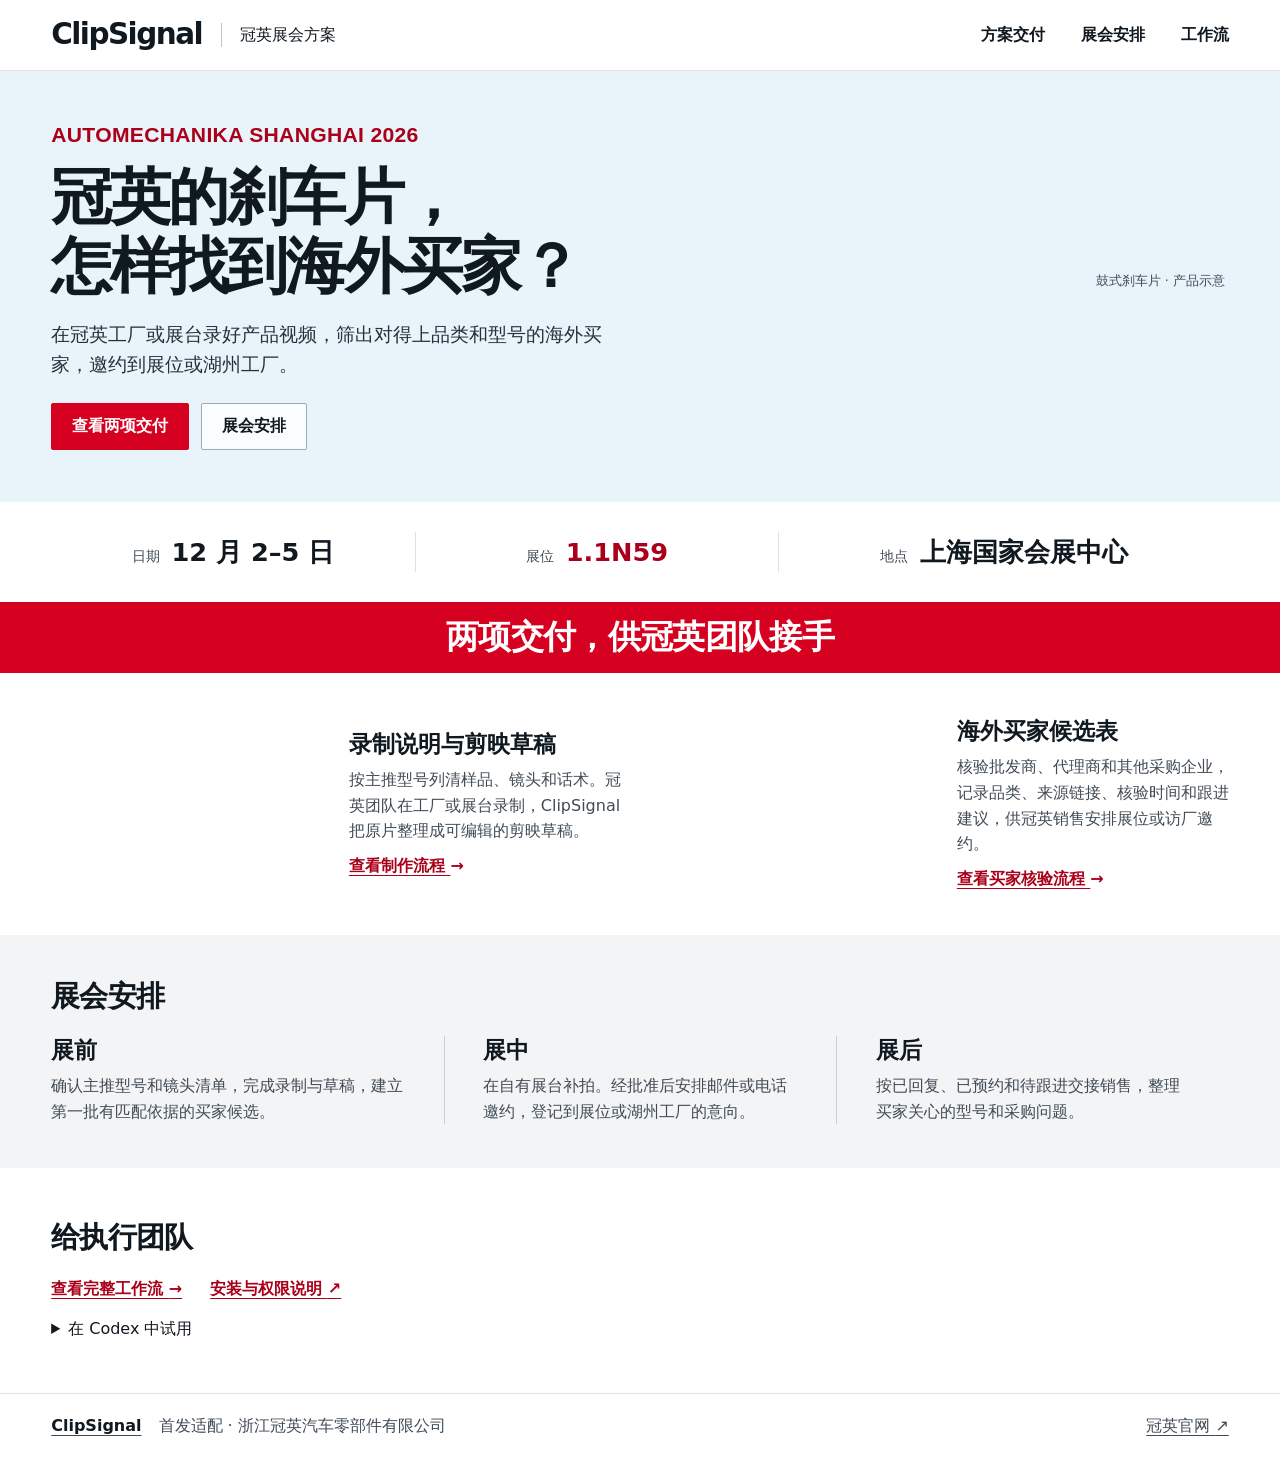
==== site/index.html @ c5cd3c70 "Promote the Kooying exhibition showcase to Pages" ====
<!doctype html>
<html lang="zh-CN">
<head>
  <meta charset="utf-8">
  <meta name="viewport" content="width=device-width, initial-scale=1">
  <title>ClipSignal · 冠英展会获客方案</title>
  <meta name="description" content="面向浙江冠英商用车汽配团队的上海汽配展内容制作与海外买家核验方案。">
  <meta property="og:title" content="ClipSignal · 冠英展会获客方案">
  <meta property="og:description" content="展前录制方案、可编辑剪映草稿及带核验来源的海外买家候选表。">
  <link rel="icon" href="data:,">
  <link rel="stylesheet" href="./style.css">
  <script defer src="./script.js"></script>
</head>
<body class="case-home">
<a class="skip" href="#main">跳到正文</a>
<header class="case-header">
  <div class="case-shell case-header-row">
    <a class="case-brand" href="./"><strong>ClipSignal</strong><span>冠英展会方案</span></a>
    <nav aria-label="主导航">
      <a href="#deliverables">方案交付</a>
      <a href="#schedule">展会安排</a>
      <a href="./guide/">工作流</a>
    </nav>
  </div>
</header>
<main id="main">
  <section class="case-hero" aria-labelledby="case-title">
    <div class="case-shell case-hero-grid">
      <div class="case-hero-copy">
        <p class="case-event" lang="en">Automechanika Shanghai 2026</p>
        <h1 id="case-title">冠英的刹车片，<br>怎样找到海外买家？</h1>
        <p class="case-intro">在冠英工厂或展台录好产品视频，筛出对得上品类和型号的海外买家，邀约到展位或湖州工厂。</p>
        <div class="case-actions">
          <a class="case-button" href="#deliverables">查看两项交付</a>
          <a class="case-button case-outline" href="#schedule">展会安排</a>
        </div>
      </div>
      <figure class="case-product">
        <div data-art="case-kooying"></div>
        <figcaption>鼓式刹车片 · 产品示意</figcaption>
      </figure>
    </div>
  </section>

  <dl class="case-shell case-facts" aria-label="展会信息">
    <div><dt>日期</dt><dd>12 月 2–5 日</dd></div>
    <div><dt>展位</dt><dd><strong>1.1N59</strong></dd></div>
    <div><dt>地点</dt><dd>上海国家会展中心</dd></div>
  </dl>

  <section id="deliverables" aria-labelledby="deliverables-title">
    <div class="case-red">
      <div class="case-shell"><h2 id="deliverables-title">两项交付，供冠英团队接手</h2></div>
    </div>
    <div class="case-shell case-outputs">
      <article class="case-output">
        <div class="case-output-photo" data-art="scene-03"></div>
        <div>
          <h3>录制说明与剪映草稿</h3>
          <p>按主推型号列清样品、镜头和话术。冠英团队在工厂或展台录制，ClipSignal 把原片整理成可编辑的剪映草稿。</p>
          <a href="./guide/#edit">查看制作流程 <span aria-hidden="true">→</span></a>
        </div>
      </article>
      <article class="case-output">
        <div class="case-output-photo" data-art="scene-09"></div>
        <div>
          <h3>海外买家候选表</h3>
          <p>核验批发商、代理商和其他采购企业，记录品类、来源链接、核验时间和跟进建议，供冠英销售安排展位或访厂邀约。</p>
          <a href="./guide/#leads">查看买家核验流程 <span aria-hidden="true">→</span></a>
        </div>
      </article>
    </div>
  </section>

  <section id="schedule" class="case-schedule" aria-labelledby="schedule-title">
    <div class="case-shell">
      <h2 id="schedule-title">展会安排</h2>
      <div class="case-timeline">
        <article><h3>展前</h3><p>确认主推型号和镜头清单，完成录制与草稿，建立第一批有匹配依据的买家候选。</p></article>
        <article><h3>展中</h3><p>在自有展台补拍。经批准后安排邮件或电话邀约，登记到展位或湖州工厂的意向。</p></article>
        <article><h3>展后</h3><p>按已回复、已预约和待跟进交接销售，整理买家关心的型号和采购问题。</p></article>
      </div>
    </div>
  </section>

  <section id="install" class="case-shell case-technical" aria-labelledby="technical-title">
    <h2 id="technical-title">给执行团队</h2>
    <div class="case-tech-links">
      <a href="./guide/">查看完整工作流 <span aria-hidden="true">→</span></a>
      <a href="https://github.com/yuxuan6426/clipsignal/blob/main/INSTALL.md">安装与权限说明 <span aria-hidden="true">↗</span></a>
    </div>
    <details class="case-setup">
      <summary>在 Codex 中试用</summary>
      <div class="prompt">
        <p id="prompt">请从 https://github.com/yuxuan6426/clipsignal 安装并装载 ClipSignal，按仓库的 INSTALL.md 运行环境自检和合成候选验收，告诉我当前可用的模块和配置缺项。</p>
        <button type="button" class="case-button" data-copy="prompt" hidden>复制安装提示</button>
        <span class="copy-state" role="status"></span>
      </div>
    </details>
  </section>
</main>
<footer class="case-footer">
  <div class="case-shell">
    <a href="./" aria-label="ClipSignal 首页"><strong>ClipSignal</strong></a>
    <span>首发适配 · 浙江冠英汽车零部件有限公司</span>
    <a href="https://cn.kooying.com/">冠英官网 <span aria-hidden="true">↗</span></a>
  </div>
</footer>
</body>
</html>
---- site/style.css ----
:root {
  color-scheme: light;
  --case-red: #d60020;
  --case-red-dark: #aa0019;
  --case-ink: #101820;
  --case-muted: #404b55;
  --case-line: #dce2e6;
  --case-blue: #e8f3fa;
  --case-gray: #f2f4f5;
  --anchor-offset: 6rem;
  font: 16px/1.6 "Microsoft YaHei", "PingFang SC", system-ui, sans-serif;
  color: var(--case-ink);
  background: #fff;
}
* { box-sizing: border-box; }
body { margin: 0; }
a { color: inherit; text-underline-offset: .22em; }
a:focus-visible, button:focus-visible, summary:focus-visible {
  outline: 3px solid var(--case-red);
  outline-offset: 4px;
}
h2 { line-height: 1.25; margin: 0 0 .7em; }
nav { display: flex; align-items: center; flex-wrap: wrap; }
nav a { text-decoration: none; }
nav a:hover { text-decoration: underline; }
main [id], #main { scroll-margin-top: var(--anchor-offset); }
.skip {
  position: absolute;
  left: 1rem;
  top: -10rem;
  z-index: 4;
  padding: .5rem;
  background: #fff;
}
.skip:focus { top: 1rem; }
.art { display: block; width: 100%; height: auto; }
.prompt { padding: clamp(15px, 3vw, 26px); }
.prompt p { margin: 0 0 1em; overflow-wrap: anywhere; }
.copy-state { display: inline-block; margin-inline-start: .6em; font-size: .83rem; }

.case-shell { width: min(1380px, 92%); margin-inline: auto; }
.case-header { position: sticky; top: 0; z-index: 2; background: #fff; border-bottom: 1px solid var(--case-line); }
.case-header-row { min-height: 70px; display: flex; align-items: center; justify-content: space-between; gap: 20px; }
.case-brand { display: flex; align-items: center; gap: 19px; color: inherit; text-decoration: none; white-space: nowrap; }
.case-brand strong { font-weight: 800; font-size: clamp(1.38rem, 2.3vw, 2.15rem); letter-spacing: -.052em; }
.case-brand span { padding-left: 18px; border-left: 1px solid #bec7ce; line-height: 1.5; }
.case-header nav { gap: clamp(12px, 2.8vw, 41px); font-weight: 600; }
.case-header nav a[aria-current], .case-header nav a:hover { color: var(--case-red-dark); }

.case-hero { overflow: hidden; background: var(--case-blue); }
.case-hero-grid {
  display: grid;
  grid-template-columns: minmax(0, 1fr) minmax(0, 1.05fr);
  align-items: center;
  min-height: clamp(395px, 33vw, 500px);
  gap: 18px;
}
.case-hero-copy { padding-block: clamp(32px, 4vw, 58px); }
.case-event {
  color: var(--case-red-dark);
  font: 750 clamp(.9rem, 1.65vw, 1.5rem)/1.2 Arial, sans-serif;
  text-transform: uppercase;
  letter-spacing: .015em;
  margin: 0 0 .72em;
}
.case-hero h1 { margin: 0; font-size: clamp(2.45rem, 4.8vw, 4.7rem); line-height: 1.12; letter-spacing: -.04em; }
.case-intro {
  font-size: clamp(1rem, 1.45vw, 1.23rem);
  margin: 1.25rem 0 1.45rem;
  max-width: 34em;
  color: #26313a;
}
.case-actions { display: flex; flex-wrap: wrap; gap: 12px; }
.case-button {
  line-height: 1.4;
  font-family: inherit;
  font-weight: 700;
  font-size: 1rem;
  display: inline-flex;
  align-items: center;
  text-decoration: none;
  border: 1px solid var(--case-red);
  border-radius: 2px;
  background: var(--case-red);
  color: #fff;
  padding: .72em 1.25em;
  cursor: pointer;
}
.case-button:not([hidden]):hover { background: var(--case-red-dark); border-color: var(--case-red-dark); color: #fff; }
.case-button[hidden] { display: none; }
.case-outline { color: var(--case-ink); border-color: #9cabb5; background: #fafdff; }
.case-product { position: relative; margin: 0; }
.case-product img {
  display: block;
  width: 100%;
  height: auto;
  mask-image: linear-gradient(90deg, transparent, #000 6%, #000 94%, transparent),
    linear-gradient(180deg, transparent, #000 7%, #000 92%, transparent);
  mask-composite: intersect;
}
.case-product figcaption { margin: 0 .25rem .65rem; color: var(--case-muted); text-align: right; font-size: .8rem; }

.case-facts {
  display: grid;
  grid-template-columns: 1fr 1fr 1.24fr;
  padding-block: clamp(16px, 2.4vw, 30px);
  margin-block: 0;
}
.case-facts div { display: flex; justify-content: center; align-items: baseline; gap: 12px; padding-inline: 9px; }
.case-facts div + div { border-left: 1px solid var(--case-line); }
.case-facts dt { font-size: .89rem; color: var(--case-muted); }
.case-facts dd { margin: 0; font-size: clamp(1.08rem, 2vw, 1.7rem); font-weight: 750; }
.case-facts strong { color: var(--case-red-dark); }

.case-red { background: var(--case-red); color: #fff; padding-block: 15px; text-align: center; }
.case-red h2 { font-size: clamp(1.4rem, 2.55vw, 2.3rem); line-height: 1.25; margin: 0; font-weight: 750; letter-spacing: -.02em; }
.case-outputs { display: grid; grid-template-columns: repeat(2, minmax(0, 1fr)); gap: clamp(18px, 3vw, 46px); padding-block: clamp(24px, 3.4vw, 52px); }
.case-output { display: grid; grid-template-columns: minmax(0, 1fr) minmax(0, 1fr); align-items: center; gap: clamp(14px, 2vw, 29px); }
.case-output-photo .art { aspect-ratio: 1.7; object-fit: cover; }
.case-output h3, .case-timeline h3 { font-size: clamp(1.14rem, 1.8vw, 1.62rem); line-height: 1.25; margin: 0; }
.case-output p, .case-timeline p { color: var(--case-muted); margin: .55em 0; }
.case-output a, .case-tech-links a { color: var(--case-red-dark); font-weight: 650; }

.case-schedule { background: var(--case-gray); padding-block: clamp(26px, 3.4vw, 46px); }
.case-schedule h2, .case-technical h2 { font-size: clamp(1.45rem, 2.3vw, 2rem); letter-spacing: -.025em; }
.case-timeline { display: grid; grid-template-columns: repeat(3, 1fr); }
.case-timeline article { padding-right: clamp(12px, 3vw, 44px); }
.case-timeline article + article { padding-left: clamp(12px, 3vw, 44px); border-left: 1px solid #c7d0d7; }
.case-timeline p { margin-bottom: 0; }
.case-technical { padding-block: clamp(28px, 4vw, 52px); }
.case-tech-links { display: flex; flex-wrap: wrap; gap: 16px 28px; }
.case-setup { max-width: 43rem; margin-top: .9rem; }
.case-setup summary { cursor: pointer; width: fit-content; }
.case-setup .prompt { margin-top: .65rem; background: var(--case-gray); border-radius: 0; }
.case-footer { border-top: 1px solid var(--case-line); padding-block: 19px; }
.case-footer .case-shell { display: flex; align-items: baseline; flex-wrap: wrap; gap: 7px 17px; color: var(--case-muted); }
.case-footer strong { color: var(--case-ink); }
.case-footer a:last-child { margin-inline-start: auto; }

@media (max-width: 860px) {
  .case-hero h1 { font-size: clamp(2.05rem, 5.3vw, 3.7rem); }
  .case-output { grid-template-columns: 1fr; align-content: start; gap: 12px; }
}
@media (max-width: 600px) {
  :root { --anchor-offset: 1rem; }
  .case-shell { width: 91%; }
  .case-header { position: static; }
  .case-header-row { flex-wrap: wrap; min-height: 0; padding-block: 9px; row-gap: 4px; }
  .case-header nav { flex-basis: 100%; font-size: .86rem; justify-content: space-between; padding-block: 4px; }
  .case-brand span { font-size: .91rem; }
  .case-hero-grid, .case-outputs, .case-timeline { grid-template-columns: 1fr; }
  .case-hero-grid { gap: 0; }
  .case-hero-copy { padding-block: 26px 13px; }
  .case-hero h1 { font-size: clamp(1.9rem, 8vw, 3.1rem); }
  .case-intro { margin: .85rem 0 1rem; }
  .case-product { margin-top: 3px; }
  .case-product img { aspect-ratio: 1.8; object-fit: cover; object-position: center; }
  .case-facts div { flex-direction: column; align-items: flex-start; justify-content: flex-start; gap: 1px; padding-inline: 5px; }
  .case-facts div + div { padding-left: 11px; }
  .case-facts { grid-template-columns: .95fr .74fr 1.4fr; }
  .case-facts dd { font-size: .95rem; line-height: 1.4; }
  .case-output { grid-template-columns: minmax(95px, 34%) minmax(0, 1fr); align-items: start; }
  .case-output-photo .art { aspect-ratio: 1.1; }
  .case-output p { font-size: .93rem; }
  .case-setup summary { min-height: 44px; align-content: center; }
  .case-timeline { gap: 14px; }
  .case-timeline article { padding: 0; }
  .case-timeline article + article { border-left: 0; border-top: 1px solid #c7d0d7; padding: 14px 0 0; }
  .case-footer a:last-child { margin: 0; }
}

.guide-intro { padding-block: clamp(26px, 5vw, 65px); }
.guide-intro h1 {
  margin: .4em 0 .3em;
  font-size: clamp(2rem, 4.8vw, 4.3rem);
  line-height: 1.12;
  letter-spacing: -.035em;
}
.guide-intro p { margin: .6em 0 1.3em; color: var(--case-muted); }
.guide-intro nav { gap: 8px 26px; }
.guide-intro nav a { padding-block: .35em; }
.guide-intro a, .guide-title a, .guide-card a, .guide-resources a { color: var(--case-red-dark); }
.guide-intro a:focus-visible, .case-output a:focus-visible { border-radius: 2px; }
.guide-block, .scenes {
  padding-block: clamp(26px, 4vw, 59px);
  border-bottom: 1px solid var(--case-line);
}
.guide-block h2, .scenes h2 { font-size: clamp(1.45rem, 2.65vw, 2.35rem); letter-spacing: -.025em; }
.guide-title { display: flex; flex-wrap: wrap; align-items: baseline; justify-content: space-between; gap: 4px 24px; margin-bottom: 1.1rem; }
.guide-title h2, .guide-title p { margin: 0; }
.guide-title p, .guide-block p { color: var(--case-muted); }
.guide-outputs, .diagram-grid, .scene-grid {
  display: grid;
  grid-template-columns: repeat(2, minmax(0, 1fr));
  gap: clamp(14px, 2vw, 28px);
}
.guide-card { padding: clamp(13px, 2vw, 27px); border: 1px solid var(--case-line); }
.guide-card h3, .diagram h3 { margin: 0 0 .65em; font-size: 1.2rem; line-height: 1.35; }
.guide-card p { margin: .45em 0 .75em; }
.guide-card .art, .scene-tile .art { aspect-ratio: 3/2; object-fit: cover; }
.guide-card .art { margin-bottom: .85rem; }
.diagram { border: 1px solid var(--case-line); padding: clamp(12px, 2.2vw, 25px); min-width: 0; }
.diagram:target { border-color: var(--case-red); box-shadow: inset 3px 0 var(--case-red); }
.diagram p { margin: .8em 0 0; }
.diagram .art { object-fit: contain; }
.guide-resources { padding-left: 1.25rem; }
.guide-resources li + li { margin-top: .45rem; }
.scenes { width: min(1380px, 92%); margin-inline: auto; }
.scene-tile h3 { margin: .5em 0 0; font-size: 1rem; }
.scene-tile[hidden] { display: none; }

@media (max-width: 600px) {
  .guide-outputs, .diagram-grid, .scene-grid { grid-template-columns: 1fr; }
  .scenes { width: 91%; }
}

@media (prefers-reduced-motion: no-preference) {
  html { scroll-behavior: smooth; }

  .case-hero-copy { animation: arrive 380ms ease-out; }
  .case-product { animation: arrive 460ms 70ms ease-out backwards; }
  .case-button, .case-header nav a { transition: color 160ms ease, background-color 160ms ease, border-color 160ms ease; }
  .case-output a span, .guide-card a span {
    display: inline-block;
    transition: transform 160ms ease-out;
  }
  .case-output a:hover span, .case-output a:focus-visible span,
  .guide-card a:hover span, .guide-card a:focus-visible span { transform: translateX(3px); }

  @keyframes arrive {
    from { opacity: .58; transform: translateY(8px); }
    to { opacity: 1; transform: translateY(0); }
  }
}
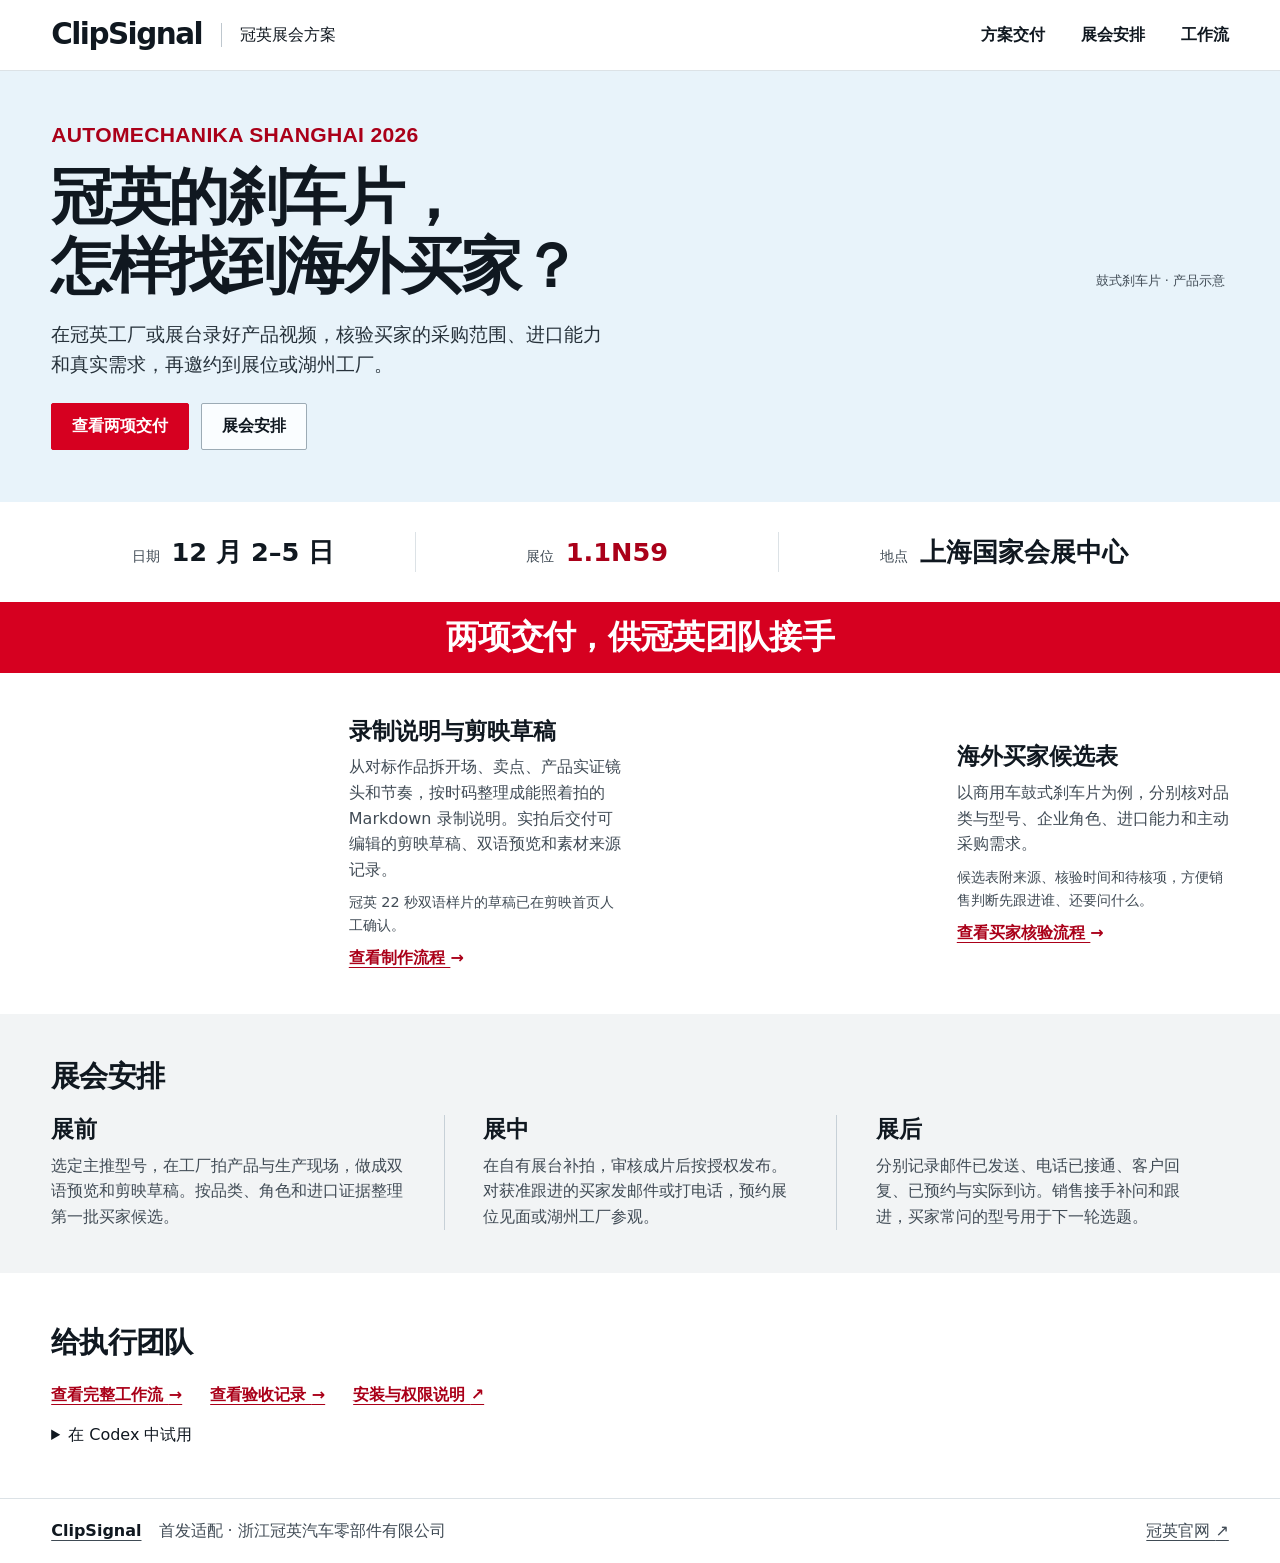
==== commit df78e408: "Explain ClipSignal capabilities across the Kooying showcase" ====
--- a/site/index.html
+++ b/site/index.html
@@ -4,7 +4,7 @@
   <meta charset="utf-8">
   <meta name="viewport" content="width=device-width, initial-scale=1">
   <title>ClipSignal · 冠英展会获客方案</title>
-  <meta name="description" content="面向浙江冠英商用车汽配团队的上海汽配展内容制作与海外买家核验方案。">
+  <meta name="description" content="面向浙江冠英的上海汽配展方案，从工厂或展台实拍、剪映草稿到海外买家核验、展位邀约和湖州访厂。">
   <meta property="og:title" content="ClipSignal · 冠英展会获客方案">
   <meta property="og:description" content="展前录制方案、可编辑剪映草稿及带核验来源的海外买家候选表。">
   <link rel="icon" href="data:,">
@@ -29,7 +29,7 @@
       <div class="case-hero-copy">
         <p class="case-event" lang="en">Automechanika Shanghai 2026</p>
         <h1 id="case-title">冠英的刹车片，<br>怎样找到海外买家？</h1>
-        <p class="case-intro">在冠英工厂或展台录好产品视频，筛出对得上品类和型号的海外买家，邀约到展位或湖州工厂。</p>
+        <p class="case-intro">在冠英工厂或展台录好产品视频，核验买家的采购范围、进口能力和真实需求，再邀约到展位或湖州工厂。</p>
         <div class="case-actions">
           <a class="case-button" href="#deliverables">查看两项交付</a>
           <a class="case-button case-outline" href="#schedule">展会安排</a>
@@ -57,7 +57,8 @@
         <div class="case-output-photo" data-art="scene-03"></div>
         <div>
           <h3>录制说明与剪映草稿</h3>
-          <p>按主推型号列清样品、镜头和话术。冠英团队在工厂或展台录制，ClipSignal 把原片整理成可编辑的剪映草稿。</p>
+          <p>从对标作品拆开场、卖点、产品实证镜头和节奏，按时码整理成能照着拍的 Markdown 录制说明。实拍后交付可编辑的剪映草稿、双语预览和素材来源记录。</p>
+          <p class="case-evidence">冠英 22 秒双语样片的草稿已在剪映首页人工确认。</p>
           <a href="./guide/#edit">查看制作流程 <span aria-hidden="true">→</span></a>
         </div>
       </article>
@@ -65,7 +66,8 @@
         <div class="case-output-photo" data-art="scene-09"></div>
         <div>
           <h3>海外买家候选表</h3>
-          <p>核验批发商、代理商和其他采购企业，记录品类、来源链接、核验时间和跟进建议，供冠英销售安排展位或访厂邀约。</p>
+          <p>以商用车鼓式刹车片为例，分别核对品类与型号、企业角色、进口能力和主动采购需求。</p>
+          <p class="case-evidence">候选表附来源、核验时间和待核项，方便销售判断先跟进谁、还要问什么。</p>
           <a href="./guide/#leads">查看买家核验流程 <span aria-hidden="true">→</span></a>
         </div>
       </article>
@@ -76,9 +78,9 @@
     <div class="case-shell">
       <h2 id="schedule-title">展会安排</h2>
       <div class="case-timeline">
-        <article><h3>展前</h3><p>确认主推型号和镜头清单，完成录制与草稿，建立第一批有匹配依据的买家候选。</p></article>
-        <article><h3>展中</h3><p>在自有展台补拍。经批准后安排邮件或电话邀约，登记到展位或湖州工厂的意向。</p></article>
-        <article><h3>展后</h3><p>按已回复、已预约和待跟进交接销售，整理买家关心的型号和采购问题。</p></article>
+        <article><h3>展前</h3><p>选定主推型号，在工厂拍产品与生产现场，做成双语预览和剪映草稿。按品类、角色和进口证据整理第一批买家候选。</p></article>
+        <article><h3>展中</h3><p>在自有展台补拍，审核成片后按授权发布。对获准跟进的买家发邮件或打电话，预约展位见面或湖州工厂参观。</p></article>
+        <article><h3>展后</h3><p>分别记录邮件已发送、电话已接通、客户回复、已预约与实际到访。销售接手补问和跟进，买家常问的型号用于下一轮选题。</p></article>
       </div>
     </div>
   </section>
@@ -87,6 +89,7 @@
     <h2 id="technical-title">给执行团队</h2>
     <div class="case-tech-links">
       <a href="./guide/">查看完整工作流 <span aria-hidden="true">→</span></a>
+      <a href="./guide/#proof">查看验收记录 <span aria-hidden="true">→</span></a>
       <a href="https://github.com/yuxuan6426/clipsignal/blob/main/INSTALL.md">安装与权限说明 <span aria-hidden="true">↗</span></a>
     </div>
     <details class="case-setup">
@@ -107,4 +110,4 @@
   </div>
 </footer>
 </body>
-</html>+</html>
--- a/site/style.css
+++ b/site/style.css
@@ -119,6 +119,7 @@
 .case-output-photo .art { aspect-ratio: 1.7; object-fit: cover; }
 .case-output h3, .case-timeline h3 { font-size: clamp(1.14rem, 1.8vw, 1.62rem); line-height: 1.25; margin: 0; }
 .case-output p, .case-timeline p { color: var(--case-muted); margin: .55em 0; }
+.case-output .case-evidence { font-size: .9em; }
 .case-output a, .case-tech-links a { color: var(--case-red-dark); font-weight: 650; }
 
 .case-schedule { background: var(--case-gray); padding-block: clamp(26px, 3.4vw, 46px); }
@@ -203,6 +204,10 @@
 .diagram:target { border-color: var(--case-red); box-shadow: inset 3px 0 var(--case-red); }
 .diagram p { margin: .8em 0 0; }
 .diagram .art { object-fit: contain; }
+.guide-steps { margin-top: .75rem; }
+.guide-steps summary { color: var(--case-red-dark); font-weight: 650; cursor: pointer; }
+.guide-steps ol { margin: .6rem 0 0; padding-inline-start: 1.35rem; color: var(--case-muted); }
+.guide-steps li + li { margin-top: .45rem; }
 .guide-resources { padding-left: 1.25rem; }
 .guide-resources li + li { margin-top: .45rem; }
 .scenes { width: min(1380px, 92%); margin-inline: auto; }
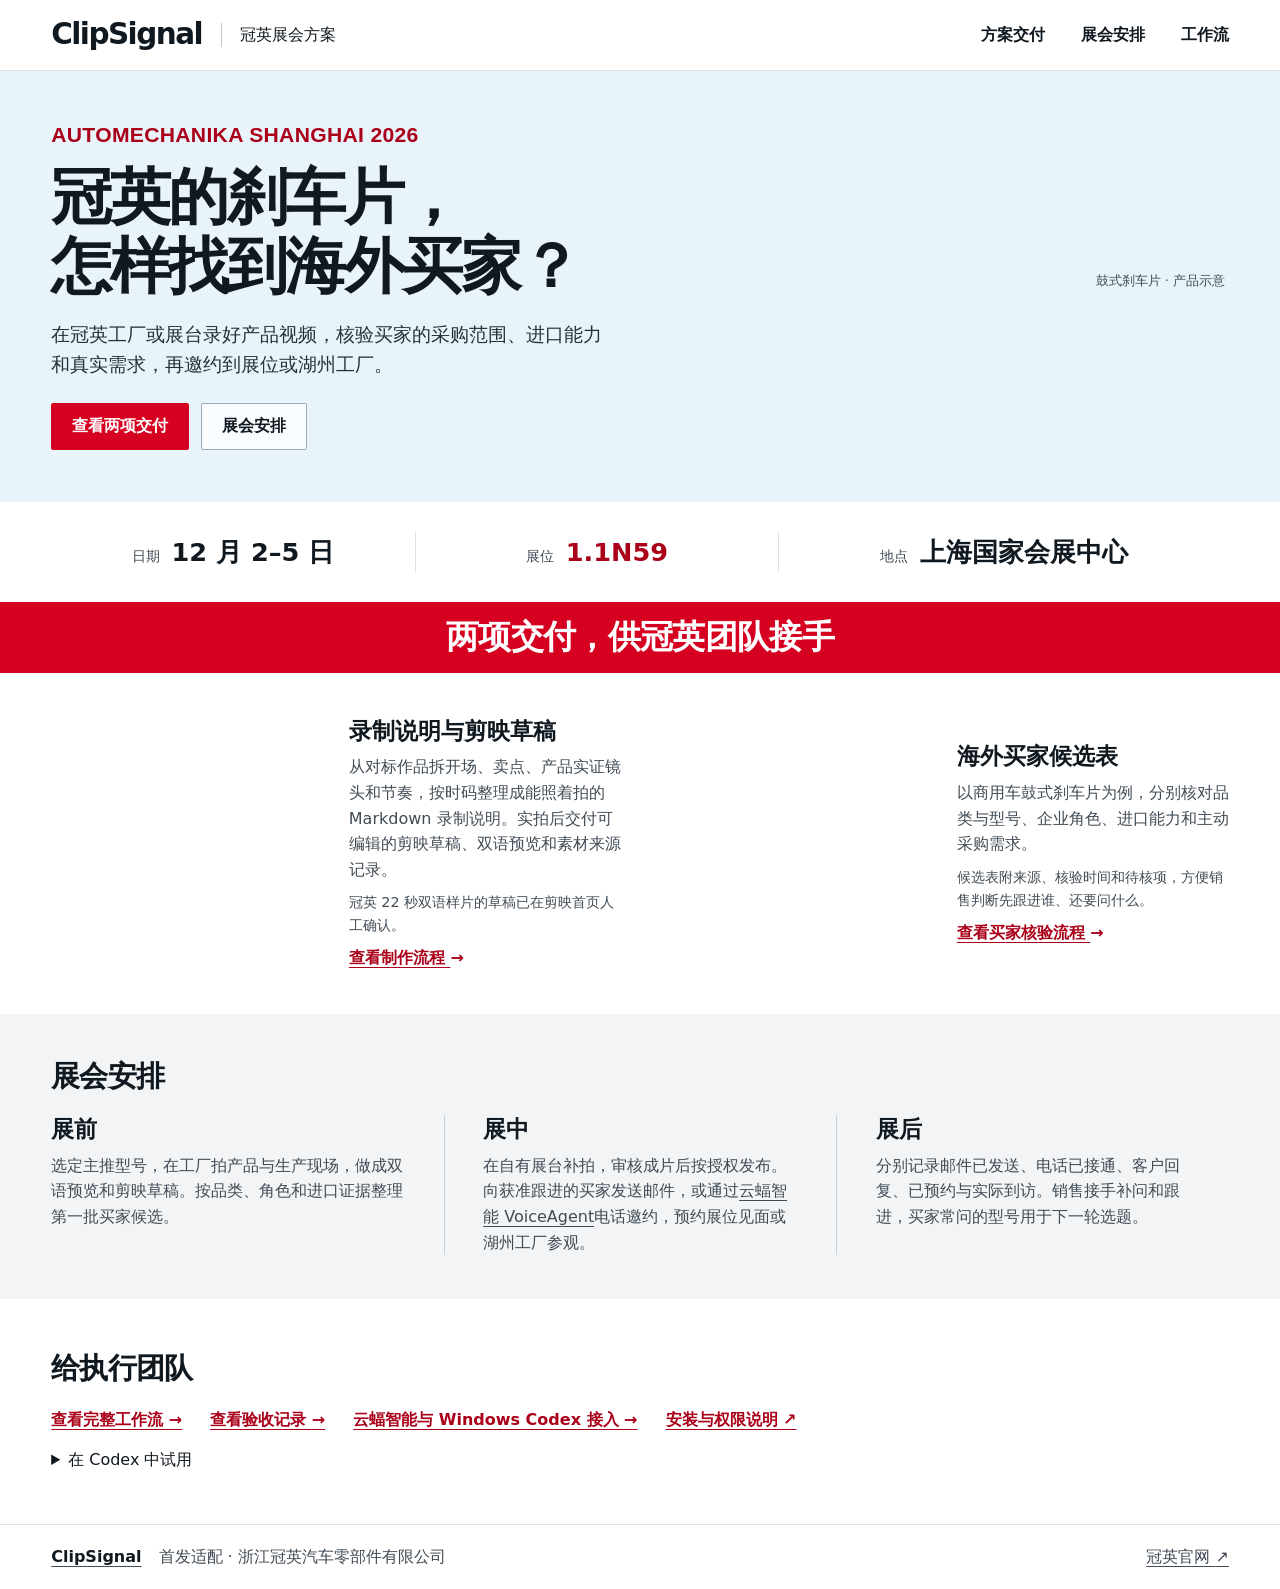
==== commit f7827341: "Credit Yunfu VoiceAgent and Windows Codex MCP integration" ====
--- a/site/index.html
+++ b/site/index.html
@@ -79,7 +79,7 @@
       <h2 id="schedule-title">展会安排</h2>
       <div class="case-timeline">
         <article><h3>展前</h3><p>选定主推型号，在工厂拍产品与生产现场，做成双语预览和剪映草稿。按品类、角色和进口证据整理第一批买家候选。</p></article>
-        <article><h3>展中</h3><p>在自有展台补拍，审核成片后按授权发布。对获准跟进的买家发邮件或打电话，预约展位见面或湖州工厂参观。</p></article>
+        <article><h3>展中</h3><p>在自有展台补拍，审核成片后按授权发布。向获准跟进的买家发送邮件，或通过<a href="https://www.ccgpt.net/aicc/">云蝠智能 VoiceAgent</a>电话邀约，预约展位见面或湖州工厂参观。</p></article>
         <article><h3>展后</h3><p>分别记录邮件已发送、电话已接通、客户回复、已预约与实际到访。销售接手补问和跟进，买家常问的型号用于下一轮选题。</p></article>
       </div>
     </div>
@@ -90,6 +90,7 @@
     <div class="case-tech-links">
       <a href="./guide/">查看完整工作流 <span aria-hidden="true">→</span></a>
       <a href="./guide/#proof">查看验收记录 <span aria-hidden="true">→</span></a>
+      <a href="./guide/#outreach">云蝠智能与 Windows Codex 接入 <span aria-hidden="true">→</span></a>
       <a href="https://github.com/yuxuan6426/clipsignal/blob/main/INSTALL.md">安装与权限说明 <span aria-hidden="true">↗</span></a>
     </div>
     <details class="case-setup">
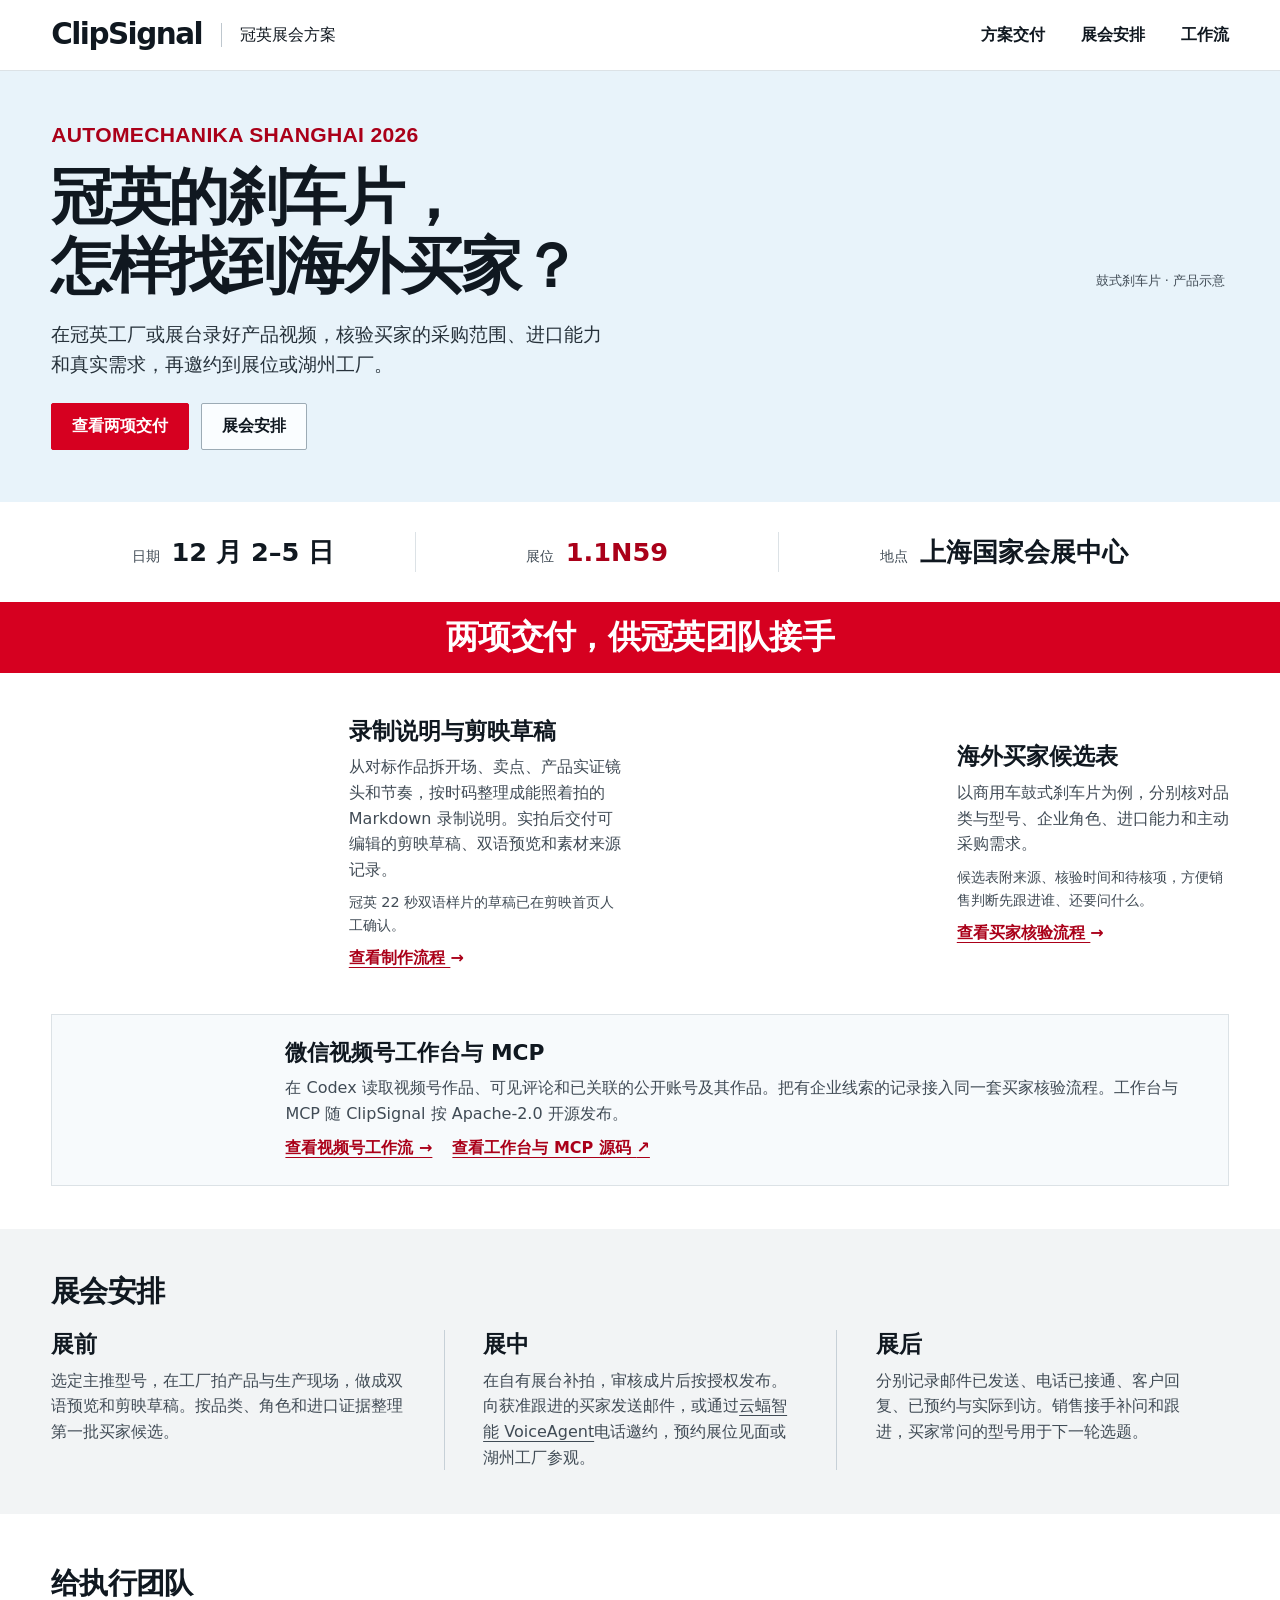
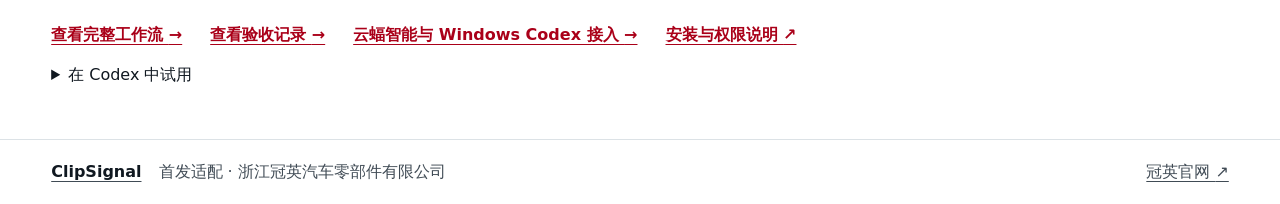
==== commit 163f6984: "Feature the included WeChat Channels MCP on the homepage" ====
--- a/site/index.html
+++ b/site/index.html
@@ -72,6 +72,17 @@
         </div>
       </article>
     </div>
+    <article id="wechat" class="case-shell case-channel" aria-labelledby="wechat-title">
+      <div class="case-channel-art" data-art="scene-07"></div>
+      <div>
+        <h3 id="wechat-title">微信视频号工作台与 MCP</h3>
+        <p>在 Codex 读取视频号作品、可见评论和已关联的公开账号及其作品。把有企业线索的记录接入同一套买家核验流程。工作台与 MCP 随 ClipSignal 按 Apache-2.0 开源发布。</p>
+        <div class="case-channel-links">
+          <a href="./guide/#wechat">查看视频号工作流 <span aria-hidden="true">→</span></a>
+          <a href="https://github.com/yuxuan6426/clipsignal/tree/main/modules/wechat">查看工作台与 MCP 源码 <span aria-hidden="true">↗</span></a>
+        </div>
+      </div>
+    </article>
   </section>
 
   <section id="schedule" class="case-schedule" aria-labelledby="schedule-title">
--- a/site/style.css
+++ b/site/style.css
@@ -121,6 +121,22 @@
 .case-output p, .case-timeline p { color: var(--case-muted); margin: .55em 0; }
 .case-output .case-evidence { font-size: .9em; }
 .case-output a, .case-tech-links a { color: var(--case-red-dark); font-weight: 650; }
+
+.case-channel {
+  display: grid;
+  grid-template-columns: clamp(104px, 14vw, 184px) minmax(0, 1fr);
+  align-items: center;
+  gap: clamp(14px, 2.4vw, 30px);
+  margin-bottom: clamp(24px, 3.4vw, 52px);
+  padding: clamp(14px, 2vw, 24px);
+  border: 1px solid var(--case-line);
+  background: #f7fafc;
+}
+.case-channel-art .art { width: 100%; height: auto; }
+.case-channel h3 { margin: 0; font-size: clamp(1.12rem, 1.7vw, 1.55rem); line-height: 1.25; }
+.case-channel p { margin: .55em 0; color: var(--case-muted); }
+.case-channel-links { display: flex; flex-wrap: wrap; gap: .3em 1.25em; }
+.case-channel-links a, #wechat.diagram a { color: var(--case-red-dark); font-weight: 650; }
 
 .case-schedule { background: var(--case-gray); padding-block: clamp(26px, 3.4vw, 46px); }
 .case-schedule h2, .case-technical h2 { font-size: clamp(1.45rem, 2.3vw, 2rem); letter-spacing: -.025em; }
@@ -162,7 +178,9 @@
   .case-facts dd { font-size: .95rem; line-height: 1.4; }
   .case-output { grid-template-columns: minmax(95px, 34%) minmax(0, 1fr); align-items: start; }
   .case-output-photo .art { aspect-ratio: 1.1; }
-  .case-output p { font-size: .93rem; }
+  .case-output p, .case-channel p { font-size: .93rem; }
+  .case-channel { grid-template-columns: minmax(80px, 25%) minmax(0, 1fr); align-items: start; }
+  .case-channel-links a { min-height: 34px; display: inline-flex; align-items: center; gap: .25em; }
   .case-setup summary { min-height: 44px; align-content: center; }
   .case-timeline { gap: 14px; }
   .case-timeline article { padding: 0; }
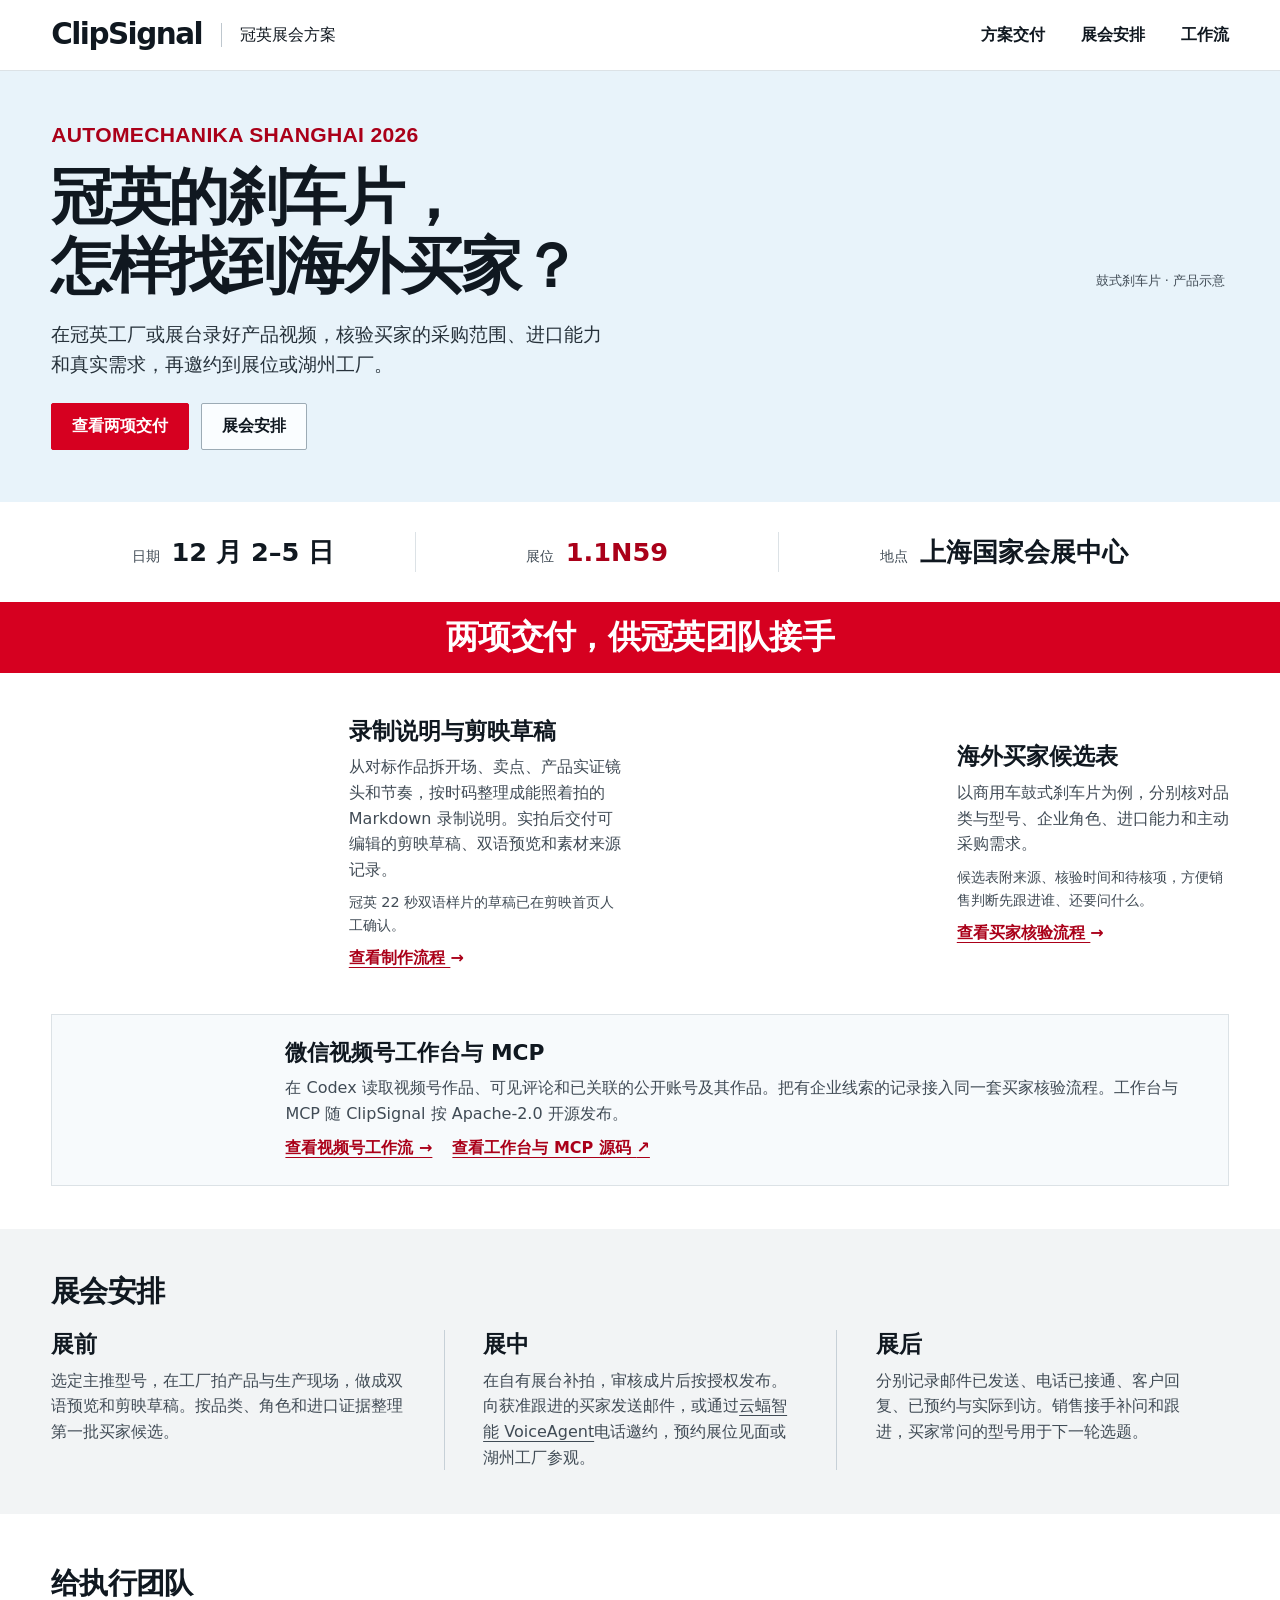
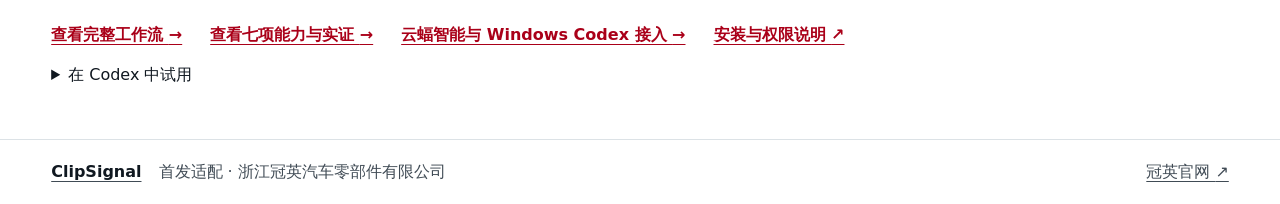
==== commit 08a2fcc4: "Document evidence and pending checks for all seven capabilities" ====
--- a/site/index.html
+++ b/site/index.html
@@ -100,7 +100,7 @@
     <h2 id="technical-title">给执行团队</h2>
     <div class="case-tech-links">
       <a href="./guide/">查看完整工作流 <span aria-hidden="true">→</span></a>
-      <a href="./guide/#proof">查看验收记录 <span aria-hidden="true">→</span></a>
+      <a href="./guide/#proof">查看七项能力与实证 <span aria-hidden="true">→</span></a>
       <a href="./guide/#outreach">云蝠智能与 Windows Codex 接入 <span aria-hidden="true">→</span></a>
       <a href="https://github.com/yuxuan6426/clipsignal/blob/main/INSTALL.md">安装与权限说明 <span aria-hidden="true">↗</span></a>
     </div>
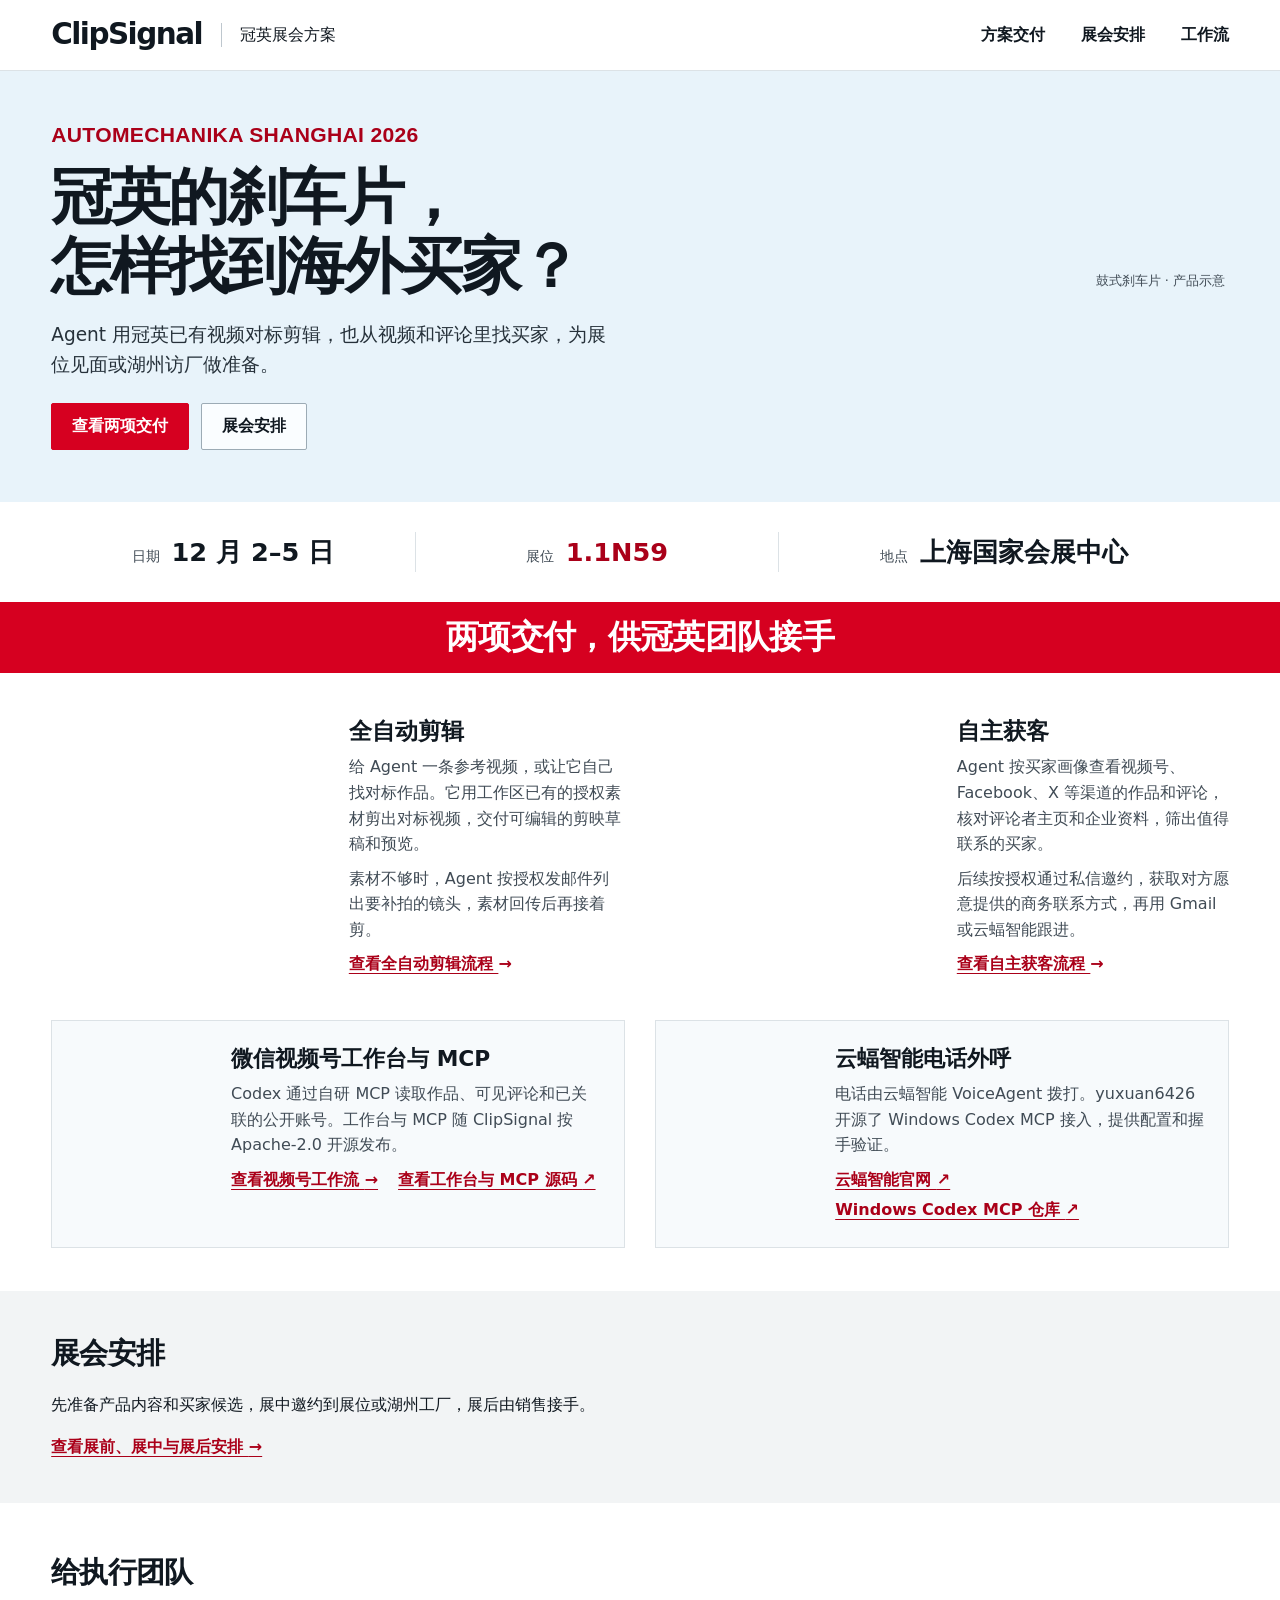
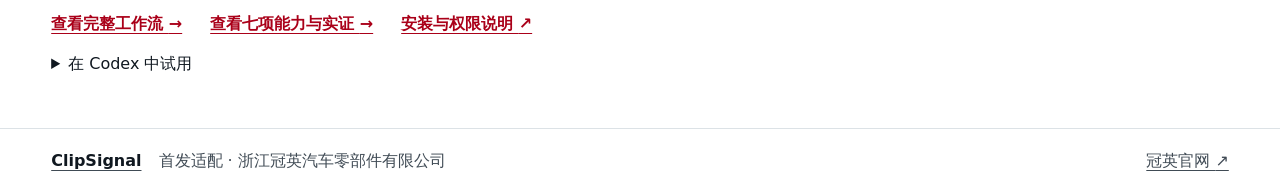
==== commit 667912fe: "Lead with autonomous editing and buyer discovery" ====
--- a/site/index.html
+++ b/site/index.html
@@ -4,9 +4,9 @@
   <meta charset="utf-8">
   <meta name="viewport" content="width=device-width, initial-scale=1">
   <title>ClipSignal · 冠英展会获客方案</title>
-  <meta name="description" content="面向浙江冠英的上海汽配展方案，从工厂或展台实拍、剪映草稿到海外买家核验、展位邀约和湖州访厂。">
+  <meta name="description" content="ClipSignal 在 Codex 为冠英展会运行全自动剪辑与自主获客，连接微信视频号 MCP 和云蝠智能外呼。">
   <meta property="og:title" content="ClipSignal · 冠英展会获客方案">
-  <meta property="og:description" content="展前录制方案、可编辑剪映草稿及带核验来源的海外买家候选表。">
+  <meta property="og:description" content="用工作区素材做对标视频，从公开作品和评论识别买家，再跟进展位或访厂邀约。">
   <link rel="icon" href="data:,">
   <link rel="stylesheet" href="./style.css">
   <script defer src="./script.js"></script>
@@ -29,7 +29,7 @@
       <div class="case-hero-copy">
         <p class="case-event" lang="en">Automechanika Shanghai 2026</p>
         <h1 id="case-title">冠英的刹车片，<br>怎样找到海外买家？</h1>
-        <p class="case-intro">在冠英工厂或展台录好产品视频，核验买家的采购范围、进口能力和真实需求，再邀约到展位或湖州工厂。</p>
+        <p class="case-intro">Agent 用冠英已有视频对标剪辑，也从视频和评论里找买家，为展位见面或湖州访厂做准备。</p>
         <div class="case-actions">
           <a class="case-button" href="#deliverables">查看两项交付</a>
           <a class="case-button case-outline" href="#schedule">展会安排</a>
@@ -56,43 +56,53 @@
       <article class="case-output">
         <div class="case-output-photo" data-art="scene-03"></div>
         <div>
-          <h3>录制说明与剪映草稿</h3>
-          <p>从对标作品拆开场、卖点、产品实证镜头和节奏，按时码整理成能照着拍的 Markdown 录制说明。实拍后交付可编辑的剪映草稿、双语预览和素材来源记录。</p>
-          <p class="case-evidence">冠英 22 秒双语样片的草稿已在剪映首页人工确认。</p>
-          <a href="./guide/#edit">查看制作流程 <span aria-hidden="true">→</span></a>
+          <h3>全自动剪辑</h3>
+          <p>给 Agent 一条参考视频，或让它自己找对标作品。它用工作区已有的授权素材剪出对标视频，交付可编辑的剪映草稿和预览。</p>
+          <p>素材不够时，Agent 按授权发邮件列出要补拍的镜头，素材回传后再接着剪。</p>
+          <a href="./guide/#edit">查看全自动剪辑流程 <span aria-hidden="true">→</span></a>
         </div>
       </article>
       <article class="case-output">
         <div class="case-output-photo" data-art="scene-09"></div>
         <div>
-          <h3>海外买家候选表</h3>
-          <p>以商用车鼓式刹车片为例，分别核对品类与型号、企业角色、进口能力和主动采购需求。</p>
-          <p class="case-evidence">候选表附来源、核验时间和待核项，方便销售判断先跟进谁、还要问什么。</p>
-          <a href="./guide/#leads">查看买家核验流程 <span aria-hidden="true">→</span></a>
+          <h3>自主获客</h3>
+          <p>Agent 按买家画像查看视频号、Facebook、X 等渠道的作品和评论，核对评论者主页和企业资料，筛出值得联系的买家。</p>
+          <p>后续按授权通过私信邀约，获取对方愿意提供的商务联系方式，再用 Gmail 或云蝠智能跟进。</p>
+          <a href="./guide/#leads">查看自主获客流程 <span aria-hidden="true">→</span></a>
         </div>
       </article>
     </div>
-    <article id="wechat" class="case-shell case-channel" aria-labelledby="wechat-title">
-      <div class="case-channel-art" data-art="scene-07"></div>
-      <div>
-        <h3 id="wechat-title">微信视频号工作台与 MCP</h3>
-        <p>在 Codex 读取视频号作品、可见评论和已关联的公开账号及其作品。把有企业线索的记录接入同一套买家核验流程。工作台与 MCP 随 ClipSignal 按 Apache-2.0 开源发布。</p>
-        <div class="case-channel-links">
-          <a href="./guide/#wechat">查看视频号工作流 <span aria-hidden="true">→</span></a>
-          <a href="https://github.com/yuxuan6426/clipsignal/tree/main/modules/wechat">查看工作台与 MCP 源码 <span aria-hidden="true">↗</span></a>
+    <div class="case-shell case-support" role="group" aria-label="自主获客的两个接入">
+      <article id="wechat" class="case-channel" aria-labelledby="wechat-title">
+        <div class="case-channel-art" data-art="scene-07"></div>
+        <div>
+          <h3 id="wechat-title">微信视频号工作台与 MCP</h3>
+          <p>Codex 通过自研 MCP 读取作品、可见评论和已关联的公开账号。工作台与 MCP 随 ClipSignal 按 Apache-2.0 开源发布。</p>
+          <div class="case-channel-links">
+            <a href="./guide/#wechat">查看视频号工作流 <span aria-hidden="true">→</span></a>
+            <a href="https://github.com/yuxuan6426/clipsignal/tree/main/modules/wechat">查看工作台与 MCP 源码 <span aria-hidden="true">↗</span></a>
+          </div>
         </div>
-      </div>
-    </article>
+      </article>
+      <article id="voice" class="case-channel" aria-labelledby="voice-title">
+        <div class="case-channel-art" data-art="scene-08"></div>
+        <div>
+          <h3 id="voice-title">云蝠智能电话外呼</h3>
+          <p>电话由云蝠智能 VoiceAgent 拨打。yuxuan6426 开源了 Windows Codex MCP 接入，提供配置和握手验证。</p>
+          <div class="case-channel-links">
+            <a href="https://www.ccgpt.net/">云蝠智能官网 <span aria-hidden="true">↗</span></a>
+            <a href="https://github.com/yuxuan6426/yunfu-mcp-windows">Windows Codex MCP 仓库 <span aria-hidden="true">↗</span></a>
+          </div>
+        </div>
+      </article>
+    </div>
   </section>
 
   <section id="schedule" class="case-schedule" aria-labelledby="schedule-title">
     <div class="case-shell">
       <h2 id="schedule-title">展会安排</h2>
-      <div class="case-timeline">
-        <article><h3>展前</h3><p>选定主推型号，在工厂拍产品与生产现场，做成双语预览和剪映草稿。按品类、角色和进口证据整理第一批买家候选。</p></article>
-        <article><h3>展中</h3><p>在自有展台补拍，审核成片后按授权发布。向获准跟进的买家发送邮件，或通过<a href="https://www.ccgpt.net/aicc/">云蝠智能 VoiceAgent</a>电话邀约，预约展位见面或湖州工厂参观。</p></article>
-        <article><h3>展后</h3><p>分别记录邮件已发送、电话已接通、客户回复、已预约与实际到访。销售接手补问和跟进，买家常问的型号用于下一轮选题。</p></article>
-      </div>
+      <p>先准备产品内容和买家候选，展中邀约到展位或湖州工厂，展后由销售接手。</p>
+      <a href="./guide/#schedule">查看展前、展中与展后安排 <span aria-hidden="true">→</span></a>
     </div>
   </section>
 
@@ -101,7 +111,6 @@
     <div class="case-tech-links">
       <a href="./guide/">查看完整工作流 <span aria-hidden="true">→</span></a>
       <a href="./guide/#proof">查看七项能力与实证 <span aria-hidden="true">→</span></a>
-      <a href="./guide/#outreach">云蝠智能与 Windows Codex 接入 <span aria-hidden="true">→</span></a>
       <a href="https://github.com/yuxuan6426/clipsignal/blob/main/INSTALL.md">安装与权限说明 <span aria-hidden="true">↗</span></a>
     </div>
     <details class="case-setup">
--- a/site/style.css
+++ b/site/style.css
@@ -115,30 +115,35 @@
 .case-red { background: var(--case-red); color: #fff; padding-block: 15px; text-align: center; }
 .case-red h2 { font-size: clamp(1.4rem, 2.55vw, 2.3rem); line-height: 1.25; margin: 0; font-weight: 750; letter-spacing: -.02em; }
 .case-outputs { display: grid; grid-template-columns: repeat(2, minmax(0, 1fr)); gap: clamp(18px, 3vw, 46px); padding-block: clamp(24px, 3.4vw, 52px); }
-.case-output { display: grid; grid-template-columns: minmax(0, 1fr) minmax(0, 1fr); align-items: center; gap: clamp(14px, 2vw, 29px); }
+.case-output { display: grid; grid-template-columns: minmax(0, 1fr) minmax(0, 1fr); align-items: start; gap: clamp(14px, 2vw, 29px); }
 .case-output-photo .art { aspect-ratio: 1.7; object-fit: cover; }
 .case-output h3, .case-timeline h3 { font-size: clamp(1.14rem, 1.8vw, 1.62rem); line-height: 1.25; margin: 0; }
 .case-output p, .case-timeline p { color: var(--case-muted); margin: .55em 0; }
-.case-output .case-evidence { font-size: .9em; }
 .case-output a, .case-tech-links a { color: var(--case-red-dark); font-weight: 650; }
 
+.case-support {
+  display: grid;
+  grid-template-columns: repeat(2, minmax(0, 1fr));
+  gap: clamp(14px, 2.4vw, 34px);
+  margin-bottom: clamp(24px, 3.4vw, 52px);
+}
 .case-channel {
   display: grid;
-  grid-template-columns: clamp(104px, 14vw, 184px) minmax(0, 1fr);
-  align-items: center;
-  gap: clamp(14px, 2.4vw, 30px);
-  margin-bottom: clamp(24px, 3.4vw, 52px);
+  grid-template-columns: minmax(86px, 25%) minmax(0, 1fr);
+  align-items: start;
+  gap: clamp(14px, 2vw, 24px);
   padding: clamp(14px, 2vw, 24px);
   border: 1px solid var(--case-line);
   background: #f7fafc;
 }
-.case-channel-art .art { width: 100%; height: auto; }
+.case-channel-art .art { aspect-ratio: 3/2; object-fit: cover; }
 .case-channel h3 { margin: 0; font-size: clamp(1.12rem, 1.7vw, 1.55rem); line-height: 1.25; }
 .case-channel p { margin: .55em 0; color: var(--case-muted); }
 .case-channel-links { display: flex; flex-wrap: wrap; gap: .3em 1.25em; }
 .case-channel-links a, #wechat.diagram a { color: var(--case-red-dark); font-weight: 650; }
 
 .case-schedule { background: var(--case-gray); padding-block: clamp(26px, 3.4vw, 46px); }
+.case-schedule a { color: var(--case-red-dark); font-weight: 650; }
 .case-schedule h2, .case-technical h2 { font-size: clamp(1.45rem, 2.3vw, 2rem); letter-spacing: -.025em; }
 .case-timeline { display: grid; grid-template-columns: repeat(3, 1fr); }
 .case-timeline article { padding-right: clamp(12px, 3vw, 44px); }
@@ -157,6 +162,7 @@
 @media (max-width: 860px) {
   .case-hero h1 { font-size: clamp(2.05rem, 5.3vw, 3.7rem); }
   .case-output { grid-template-columns: 1fr; align-content: start; gap: 12px; }
+  .case-support { grid-template-columns: 1fr; }
 }
 @media (max-width: 600px) {
   :root { --anchor-offset: 1rem; }
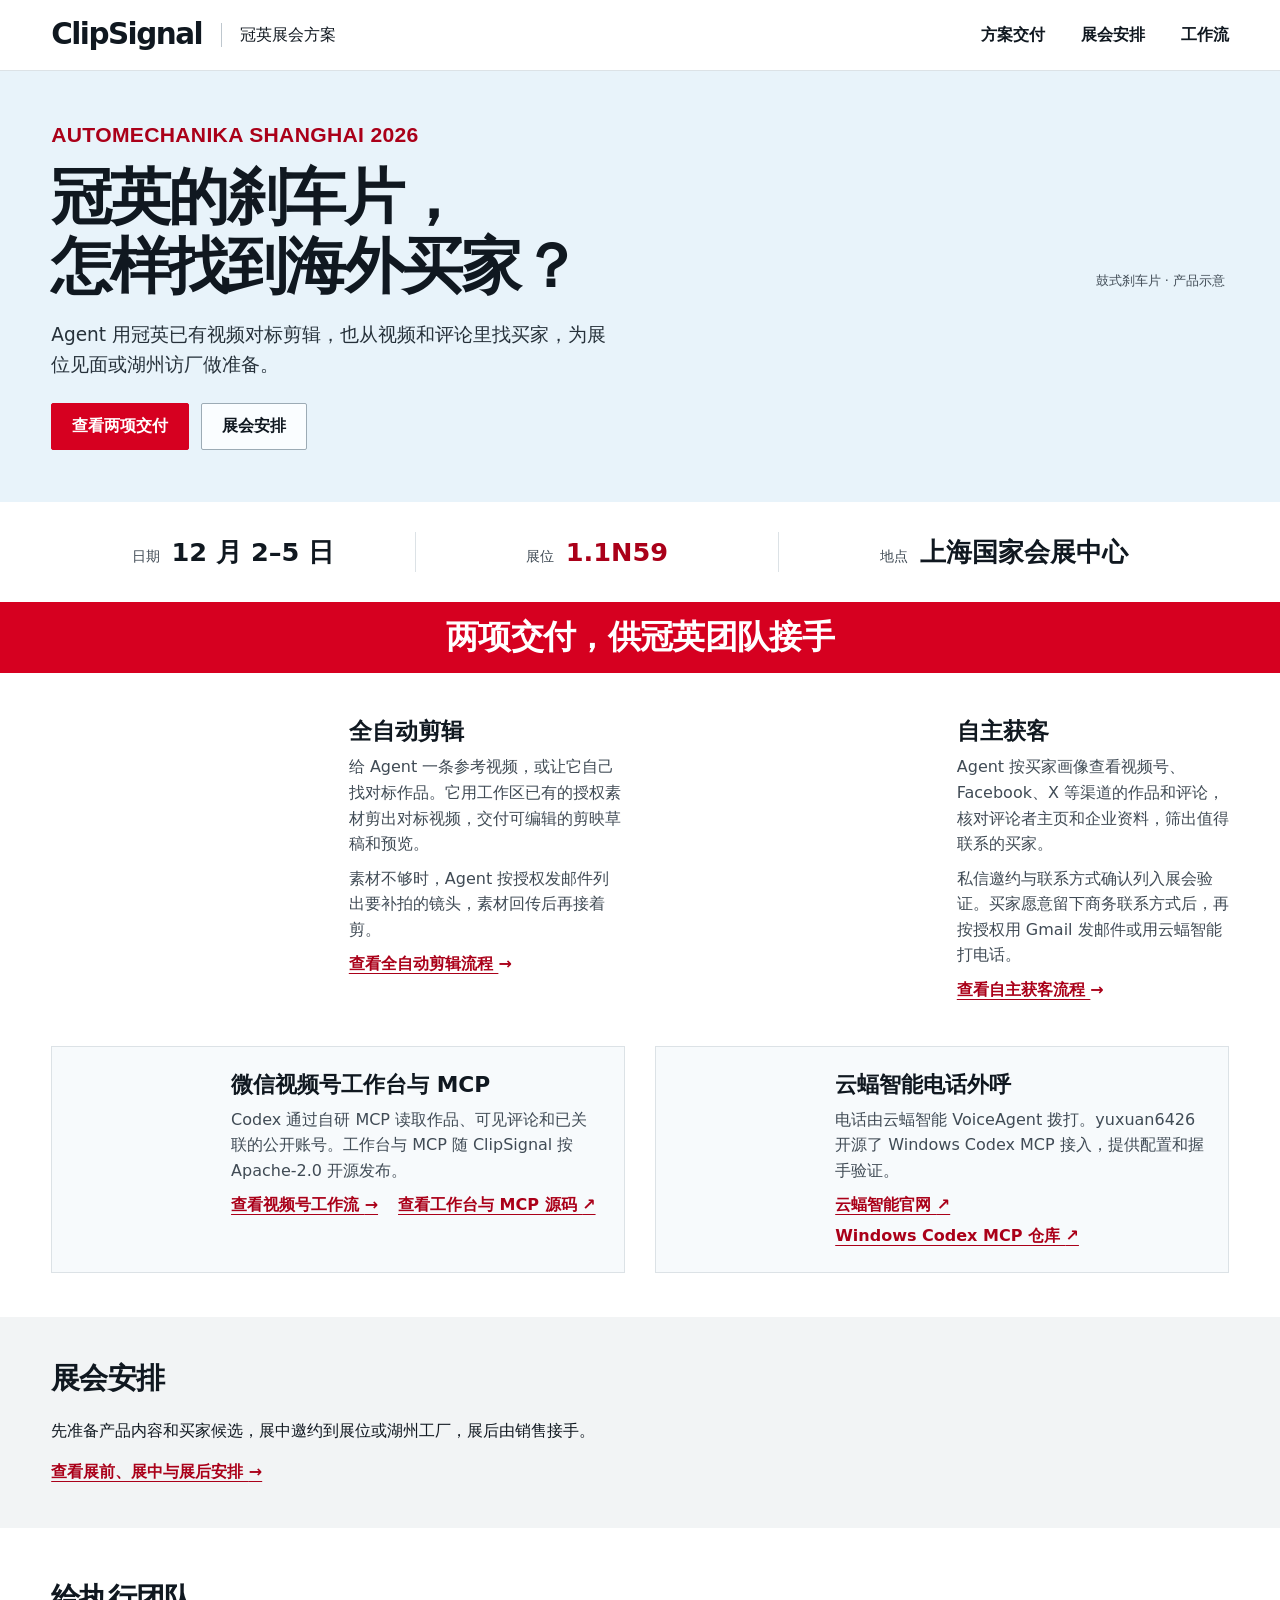
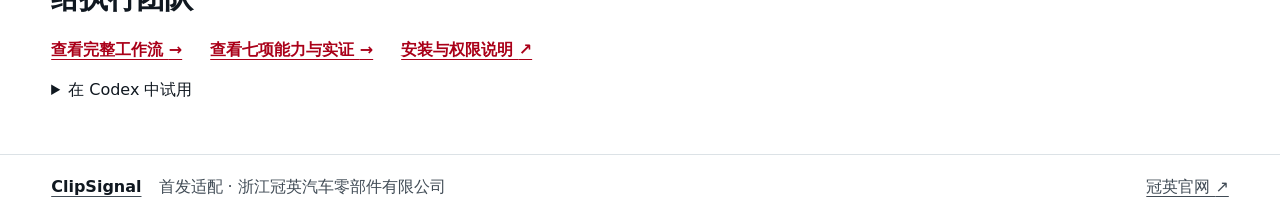
==== commit c3fac9e3: "Align public Pages and documentation with the released workflows" ====
--- a/site/index.html
+++ b/site/index.html
@@ -4,7 +4,7 @@
   <meta charset="utf-8">
   <meta name="viewport" content="width=device-width, initial-scale=1">
   <title>ClipSignal · 冠英展会获客方案</title>
-  <meta name="description" content="ClipSignal 在 Codex 为冠英展会运行全自动剪辑与自主获客，连接微信视频号 MCP 和云蝠智能外呼。">
+  <meta name="description" content="ClipSignal 为冠英展会提供全自动剪辑与自主获客工作流，连接微信视频号 MCP 和云蝠智能外呼。">
   <meta property="og:title" content="ClipSignal · 冠英展会获客方案">
   <meta property="og:description" content="用工作区素材做对标视频，从公开作品和评论识别买家，再跟进展位或访厂邀约。">
   <link rel="icon" href="data:,">
@@ -67,7 +67,7 @@
         <div>
           <h3>自主获客</h3>
           <p>Agent 按买家画像查看视频号、Facebook、X 等渠道的作品和评论，核对评论者主页和企业资料，筛出值得联系的买家。</p>
-          <p>后续按授权通过私信邀约，获取对方愿意提供的商务联系方式，再用 Gmail 或云蝠智能跟进。</p>
+          <p>私信邀约与联系方式确认列入展会验证。买家愿意留下商务联系方式后，再按授权用 Gmail 发邮件或用云蝠智能打电话。</p>
           <a href="./guide/#leads">查看自主获客流程 <span aria-hidden="true">→</span></a>
         </div>
       </article>
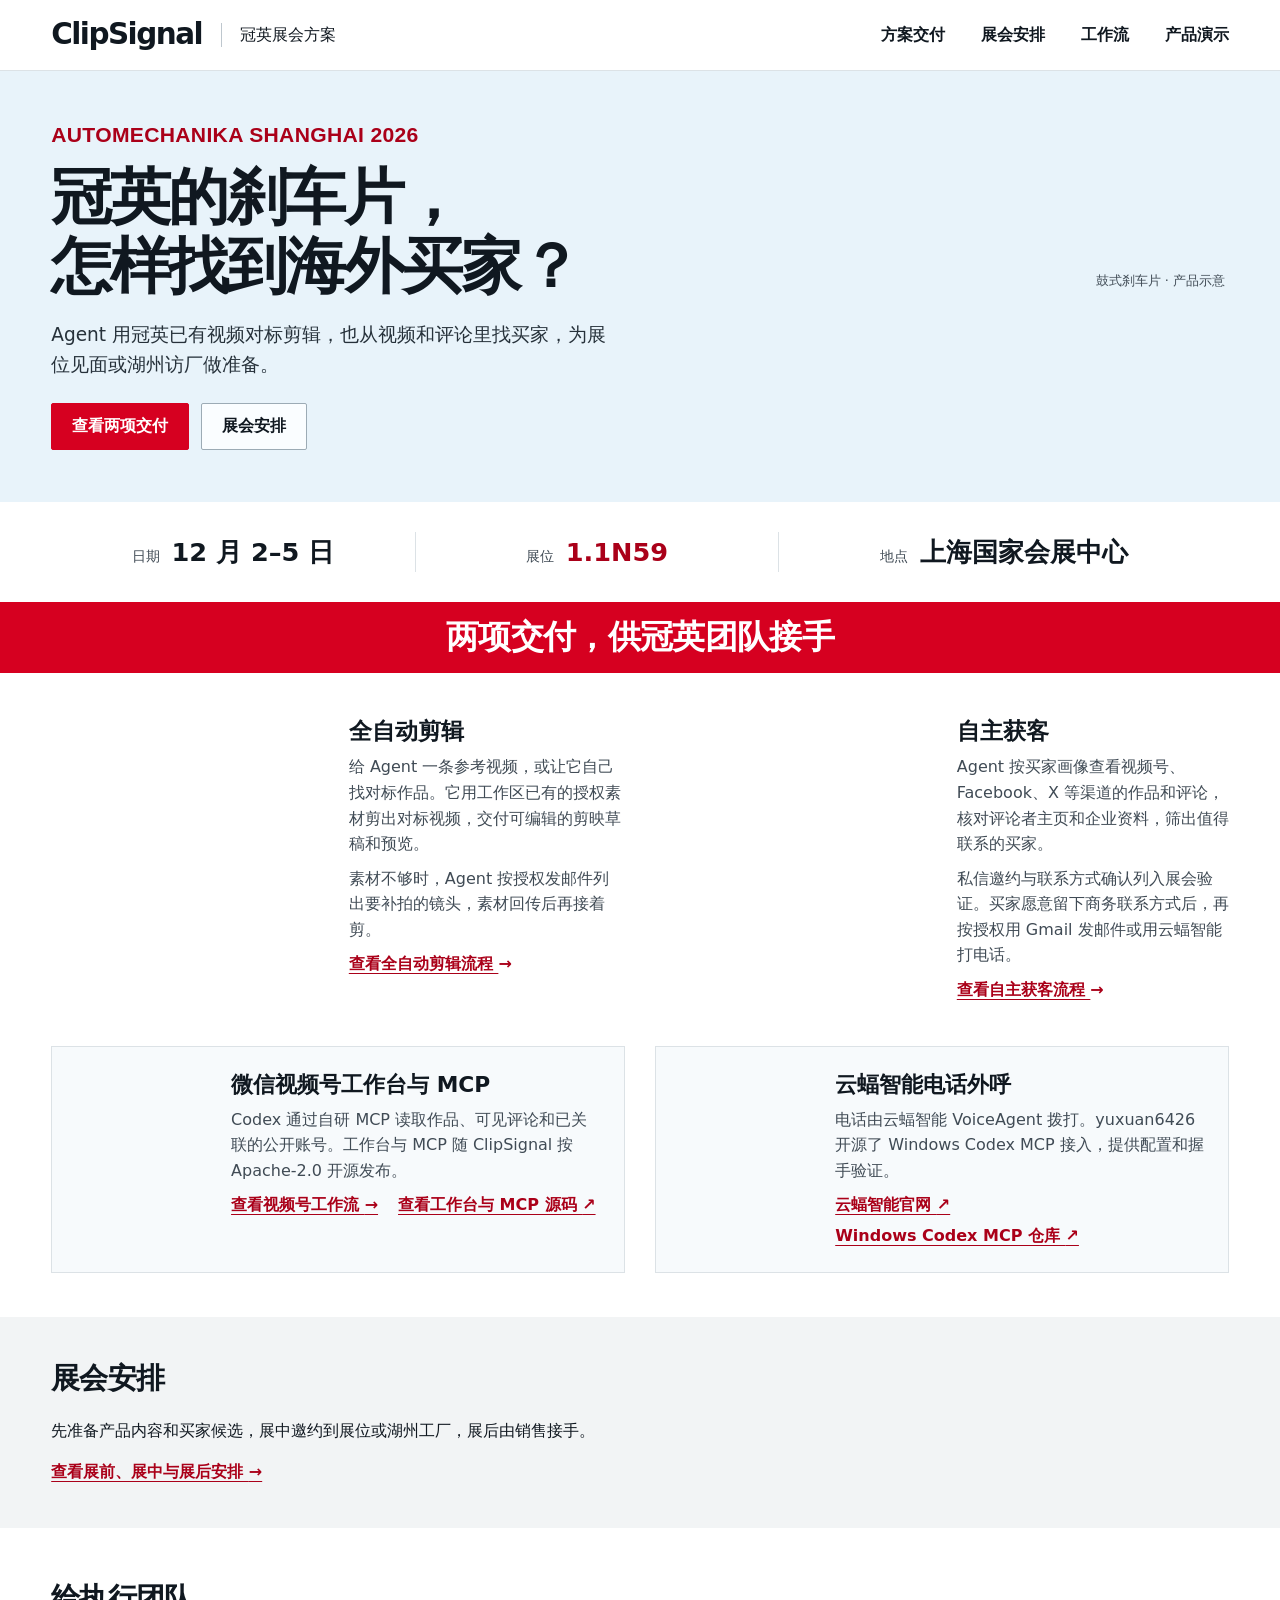
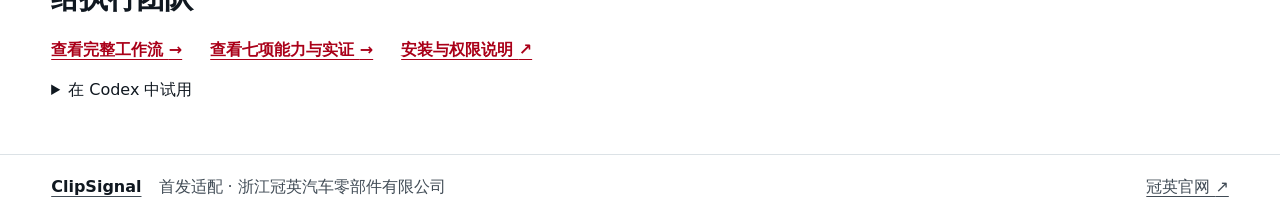
==== commit 575a1a0e: "Add ClipSignal booth loop and roadshow" ====
--- a/site/index.html
+++ b/site/index.html
@@ -20,6 +20,7 @@
       <a href="#deliverables">方案交付</a>
       <a href="#schedule">展会安排</a>
       <a href="./guide/">工作流</a>
+      <a href="./demo/">产品演示</a>
     </nav>
   </div>
 </header>
